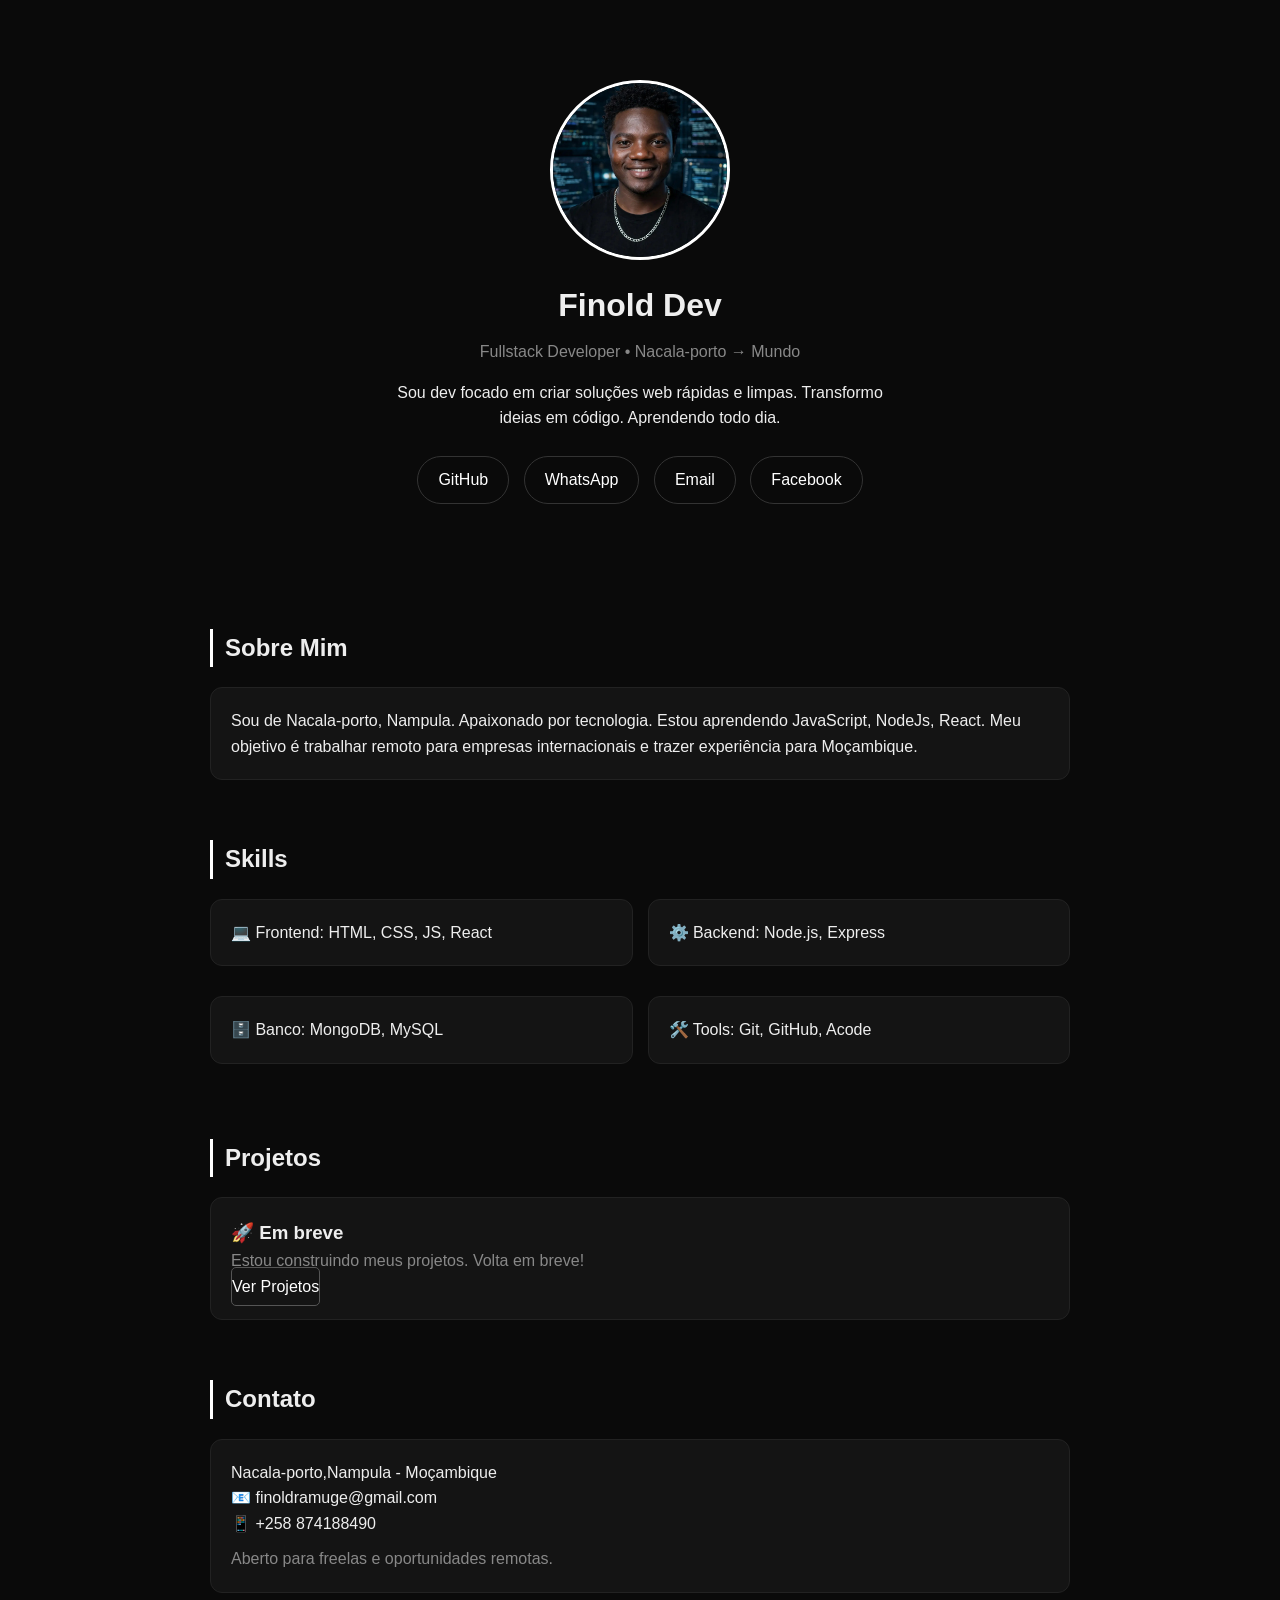
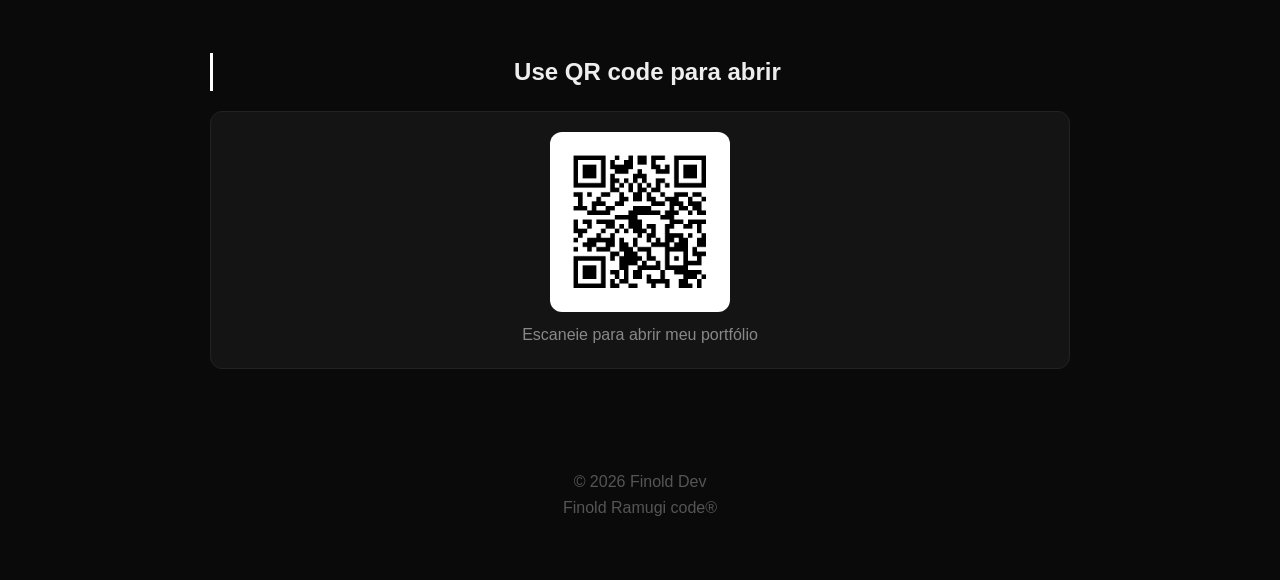
==== index.html @ cb6a2c57 "meu ósite completo" ====
<DOCTYPE html>
<html lang="pt">
<head>
<meta charset="UTF-8">
<meta name="viewport" content="width=device-width, initial-scale=1.0">
<title>Finold Dev | Fullstack Developer</title>

</head>
<body>
<div class="container">
<header>
  <link rel="stylesheet" href="estilo.css">
  
  <img src="./image/logo.jpg" alt="Finold">
  <h1>Finold Dev</h1>
  <p class="tag">Fullstack Developer • Nacala-porto → Mundo</p>
  <p class="p1">
    Sou dev focado em criar soluções web rápidas e limpas. 
    Transformo ideias em código. Aprendendo todo dia.
  </p>
  <div class="btns">
    <a href="https://github.com/finold-dev" target="_blank">GitHub</a>
    <a href="https://wa.me/258874188490" target="_blank">WhatsApp</a>
    <a href="mailto:finoldramuge@gmail.com">Email</a>
    <a href="https://facebook.com/Finold Ramugi" target="_blank">Facebook</a>
  </div>
</header>

<section>
  <h2>Sobre Mim</h2>
  <div class="card">
    <p>
      Sou de Nacala-porto, Nampula. Apaixonado por tecnologia.
      Estou aprendendo JavaScript, NodeJs, React. Meu objetivo é trabalhar remoto
      para empresas internacionais e trazer experiência para  Moçambique.
    </p>
  </div>
</section>

<section>
  <h2>Skills</h2>
  <div class="grid">
    <div class="card">💻 Frontend: HTML, CSS, JS, React</div>
    <div class="card">⚙️ Backend: Node.js, Express</div>
    <div class="card">🗄️ Banco: MongoDB, MySQL</div>
    <div class="card">🛠️ Tools: Git, GitHub, Acode</div>
  </div>
</section>

<section>
  <h2>Projetos</h2>
  <div class="card">
    <h3>🚀 Em breve</h3>
    <p style="color:#888">Estou construindo meus projetos. Volta em breve!</p>
  
    <a class="btnpro" href="https://github.com/...">Ver Projetos</a>
    
  </div>
</section>

<section>
  <h2>Contato</h2>
  <div class="card">
    <p>Nacala-porto,Nampula - Moçambique</p>
    <p>📧 finoldramuge@gmail.com</p>
    <p>📱 +258 874188490</p>
    <p style="margin-top:10px;color:#888">Aberto para freelas e oportunidades remotas.</p>
  </div>
</section>
<section style="text-align:center">
  <h2>Use QR code para abrir</h2>
  <div class="card">
    <img src="./image/qrsite.jpg" style="width:180px;border-radius:12px">
    <p style="margin-top:10px;color:#888">Escaneie para abrir meu portfólio</p>
  </div>
</section>

<footer>
  <p>© 2026 Finold Dev  </p>
  <p>Finold Ramugi code® </p>
</footer>

</div>
</body>
</html>
---- estilo.css ----
*{margin:0;padding:0;box-sizing:border-box;font-family:'Segoe UI',Arial}
  body{background:#0a0a0a;color:#eee;line-height:1.6}
  .container{max-width:900px;margin:0 auto;padding:20px
  }
  header{text-align:center;padding:60px 20px}
  header img{width:180px;height:180px;border-radius:50%;border:3px solid #fff;object-fit:cover}
  h1{margin-top:20px;font-size:32px}
  .tag{color:#888;margin:8px 0}
  .btns{margin-top:20px}
  .btns a{display:inline-block;margin:5px;padding:10px 20px;border:1px solid #333;border-radius:25px;color:#fff;text-decoration:none}
  .btns a:hover{background:#fff;color:#000}
  section{margin:60px 0}
  h2{border-left:3px solid #fff;padding-left:12px;margin-bottom:20px}
  .card{background:#141414;border:1px solid #222;padding:20px;border-radius:12px;margin-bottom:15px}
  .grid{display:grid;grid-template-columns:1fr 1fr;gap:15px}
  @media(max-width:600px){.grid{grid-template-columns:1fr}}
  footer{text-align:center;padding:40px;color:#555}
  .btnpro{
    background: #141414; border: 1px solid #555;
    border-radius: 5px;
    padding-block: 10px;
    color: white;
    text-decoration: none;
    transition: 1,2s;
  }
  .p1{
    max-width:500px;margin:15px auto;color:#aaa>
  }
  .p2{
    
  }
  .btnpro:hover{
    background: white;
    color:black;
    padding: 20px;
    border: 2px dotted white;
    text-align:center;
  }
  
  @keyframes body{
    from{ background-color:#890000; }
    to{ background-color:#997665; }
  }
  .container{
    max-width: 900px;margin: 0 auto; padding: 20px;
    background-color: #0a0a0a;
    animation-name: body;
    animation-duration: 10s;
  }
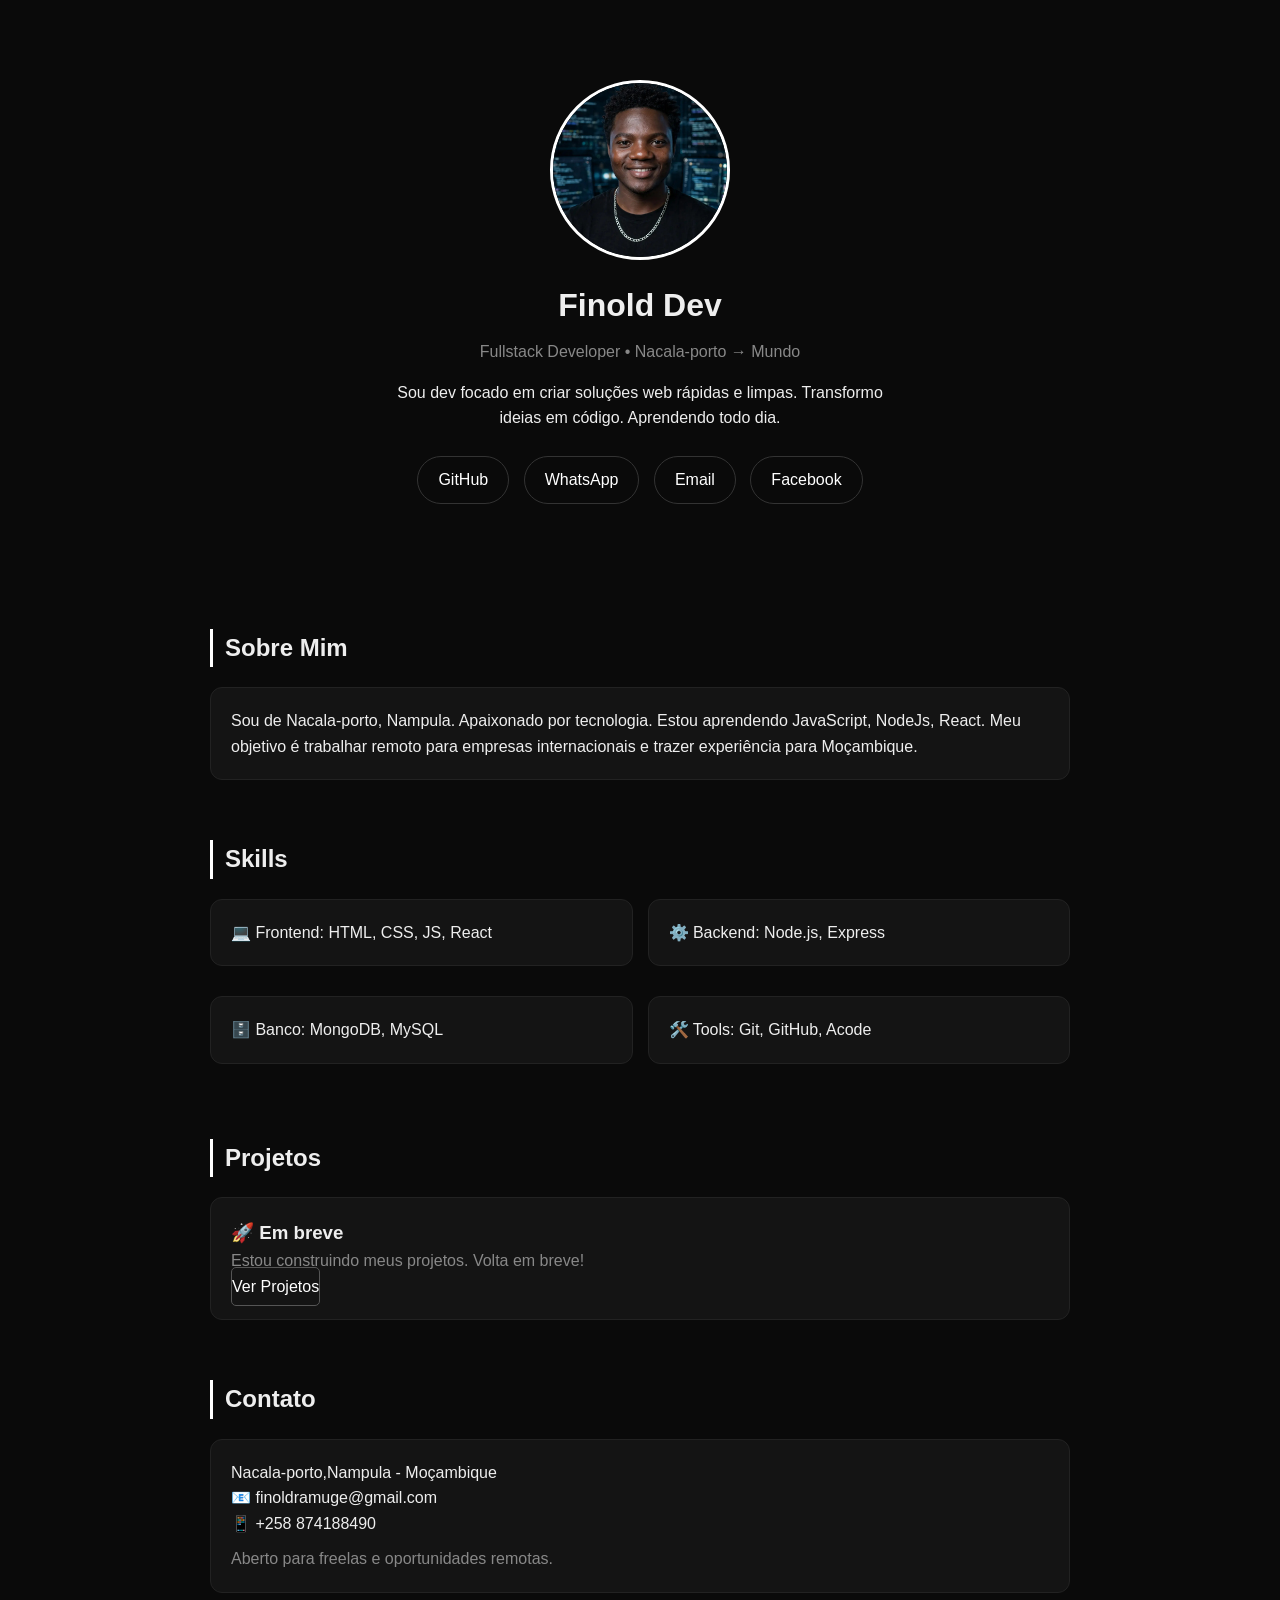
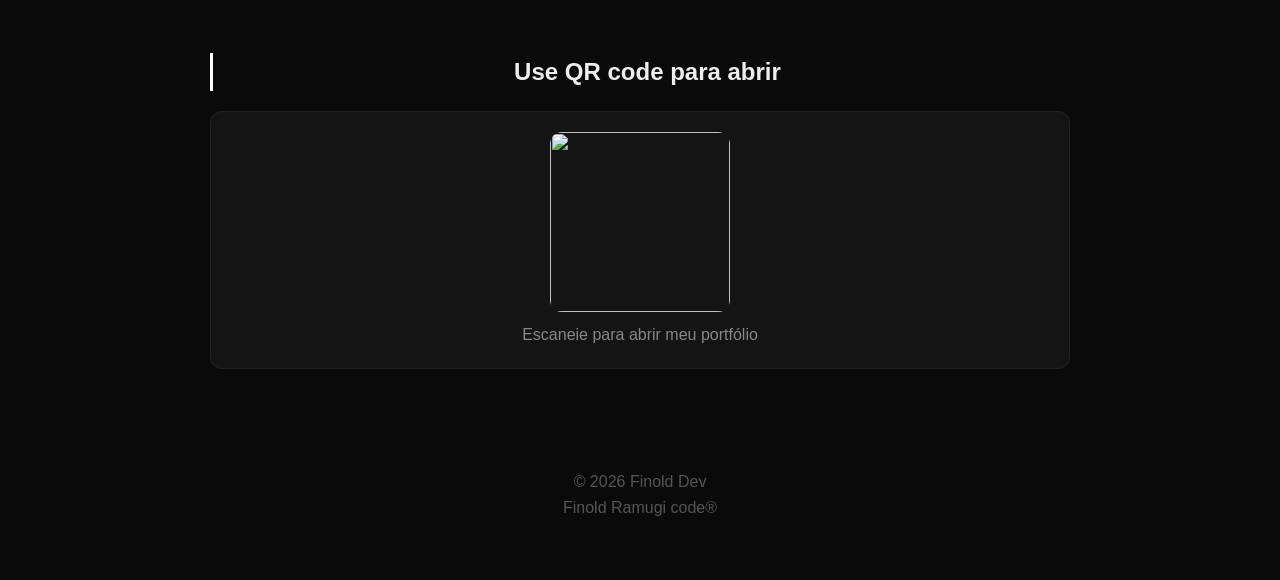
==== commit b1a2b208: "Replace QR code image with updated version Adicionei novo QR code no site" ====
--- a/index.html
+++ b/index.html
@@ -70,7 +70,7 @@
 <section style="text-align:center">
   <h2>Use QR code para abrir</h2>
   <div class="card">
-    <img src="./image/qrsite.jpg" style="width:180px;border-radius:12px">
+    <img src="./image/qrsite.png" style="width:180px;border-radius:12px">
     <p style="margin-top:10px;color:#888">Escaneie para abrir meu portfólio</p>
   </div>
 </section>
@@ -82,4 +82,4 @@
 
 </div>
 </body>
-</html>+</html>
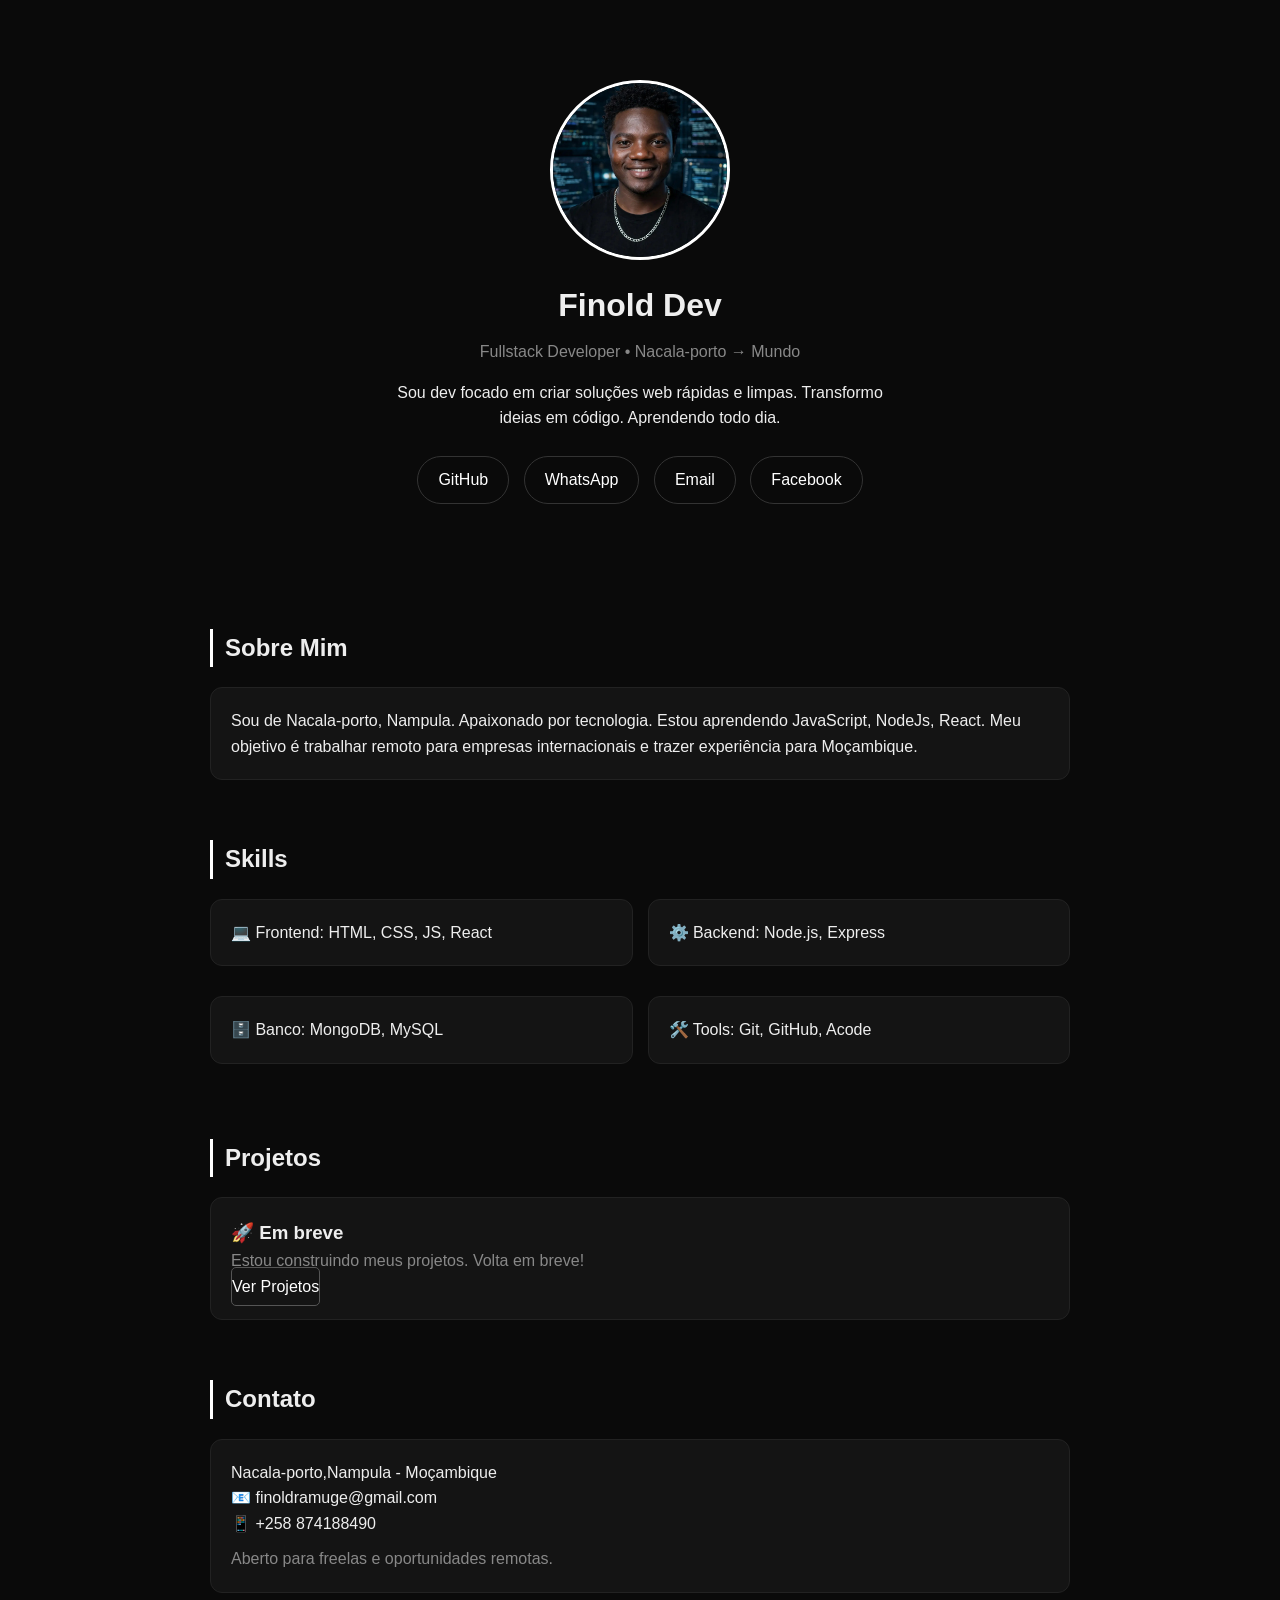
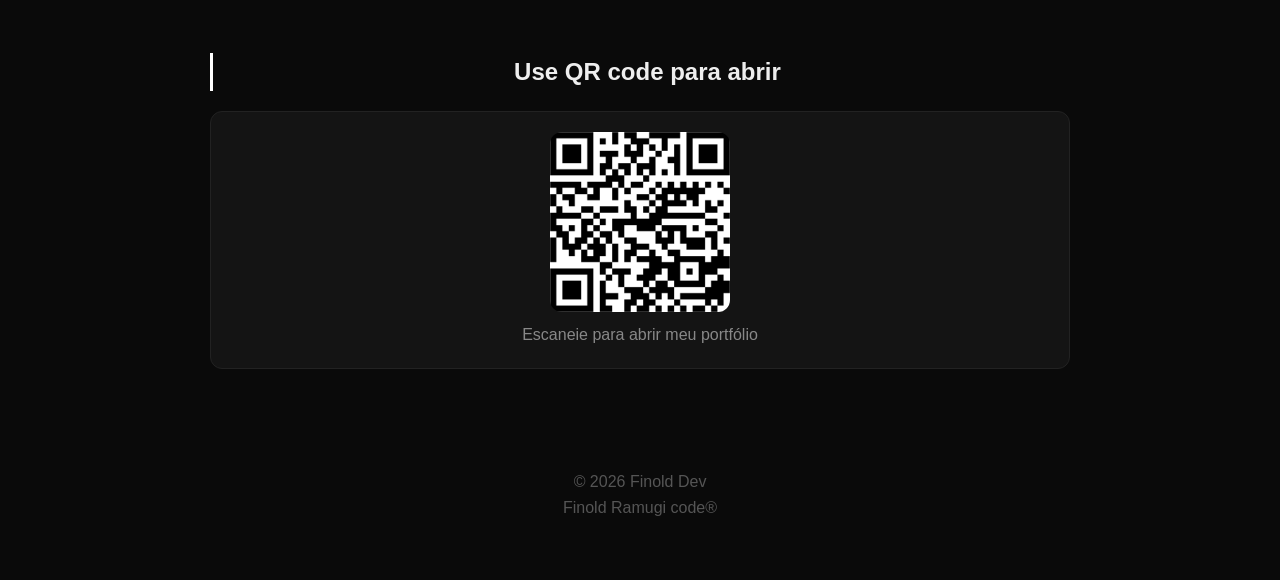
==== commit aecded1e: "Atualizei html Adicionei novo QR code" ====
--- a/index.html
+++ b/index.html
@@ -70,7 +70,7 @@
 <section style="text-align:center">
   <h2>Use QR code para abrir</h2>
   <div class="card">
-    <img src="./image/qrsite.png" style="width:180px;border-radius:12px">
+    <img src="qrsite.png" style="width:180px;border-radius:12px">
     <p style="margin-top:10px;color:#888">Escaneie para abrir meu portfólio</p>
   </div>
 </section>
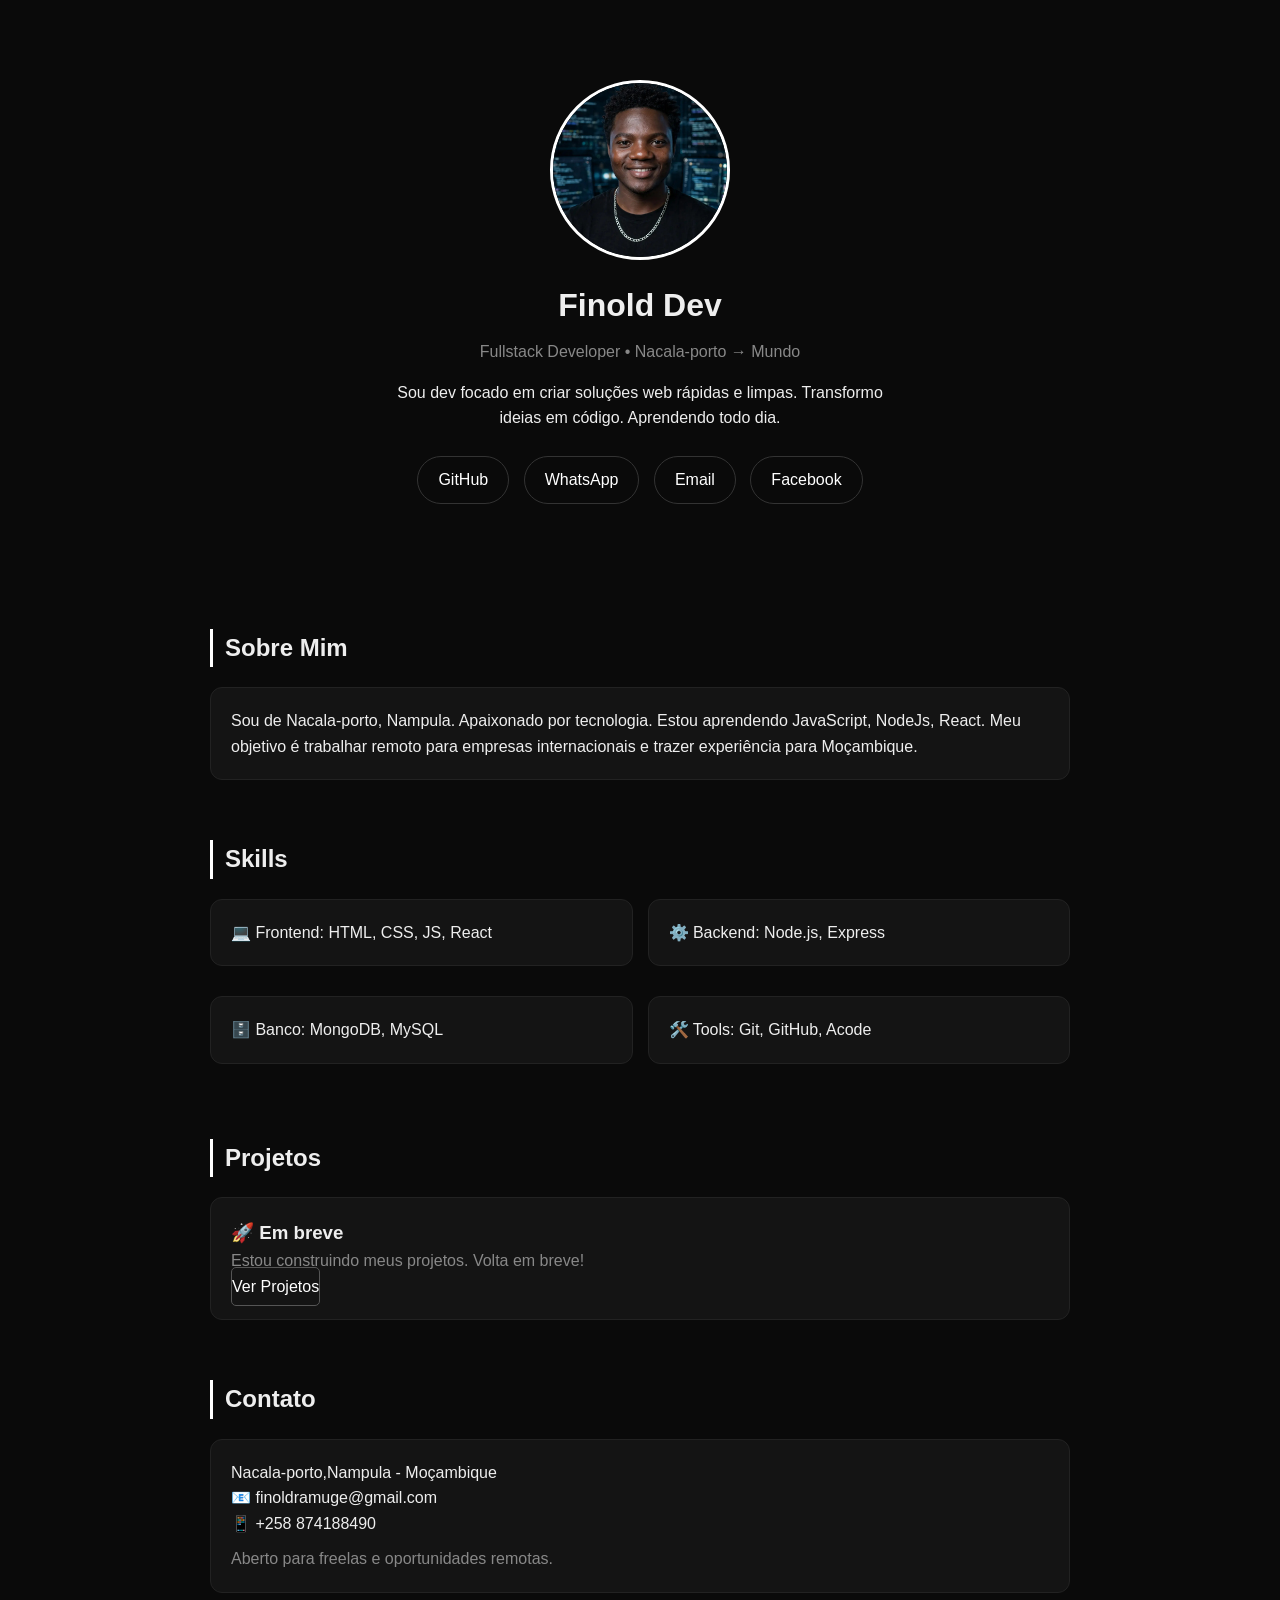
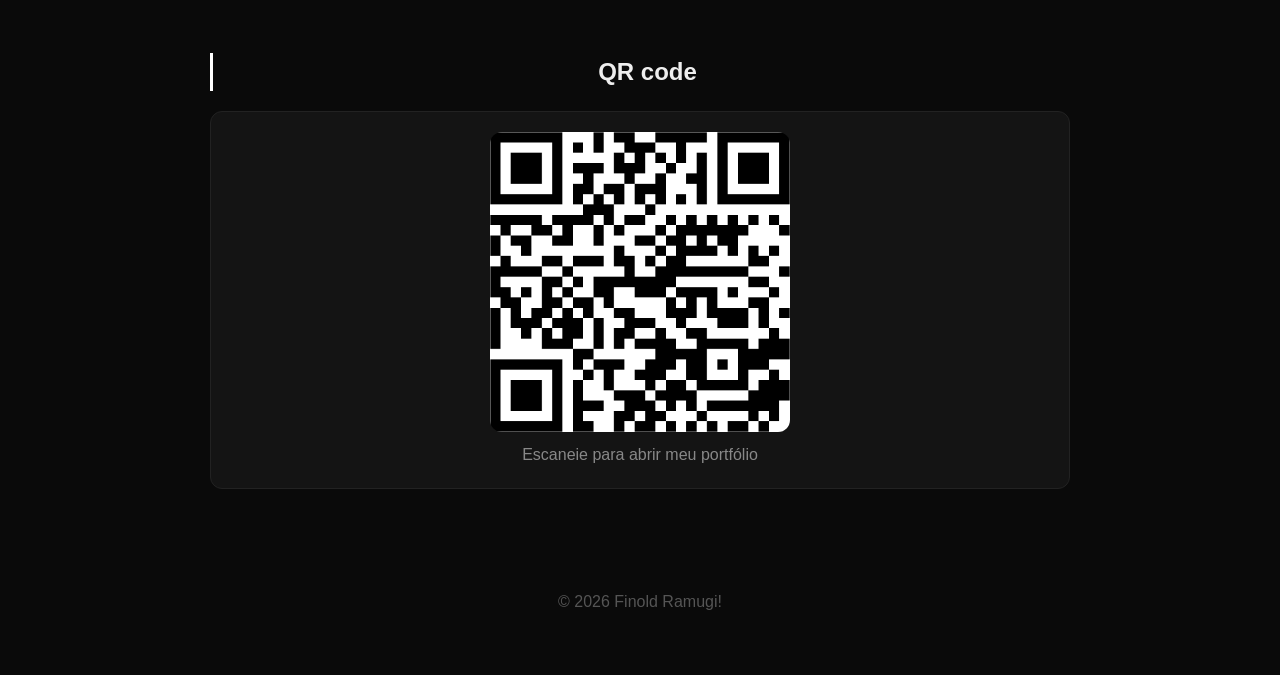
==== commit ccf7170b: "Update QR code section and footer text Atualizei section" ====
--- a/index.html
+++ b/index.html
@@ -68,16 +68,16 @@
   </div>
 </section>
 <section style="text-align:center">
-  <h2>Use QR code para abrir</h2>
+  <h2> QR code </h2>
   <div class="card">
-    <img src="qrsite.png" style="width:180px;border-radius:12px">
+    <img src="qrsite.png" style="width:300px;border-radius:12px">
     <p style="margin-top:10px;color:#888">Escaneie para abrir meu portfólio</p>
   </div>
 </section>
 
 <footer>
-  <p>© 2026 Finold Dev  </p>
-  <p>Finold Ramugi code® </p>
+  <p>© 2026 Finold Ramugi! </p>
+  
 </footer>
 
 </div>
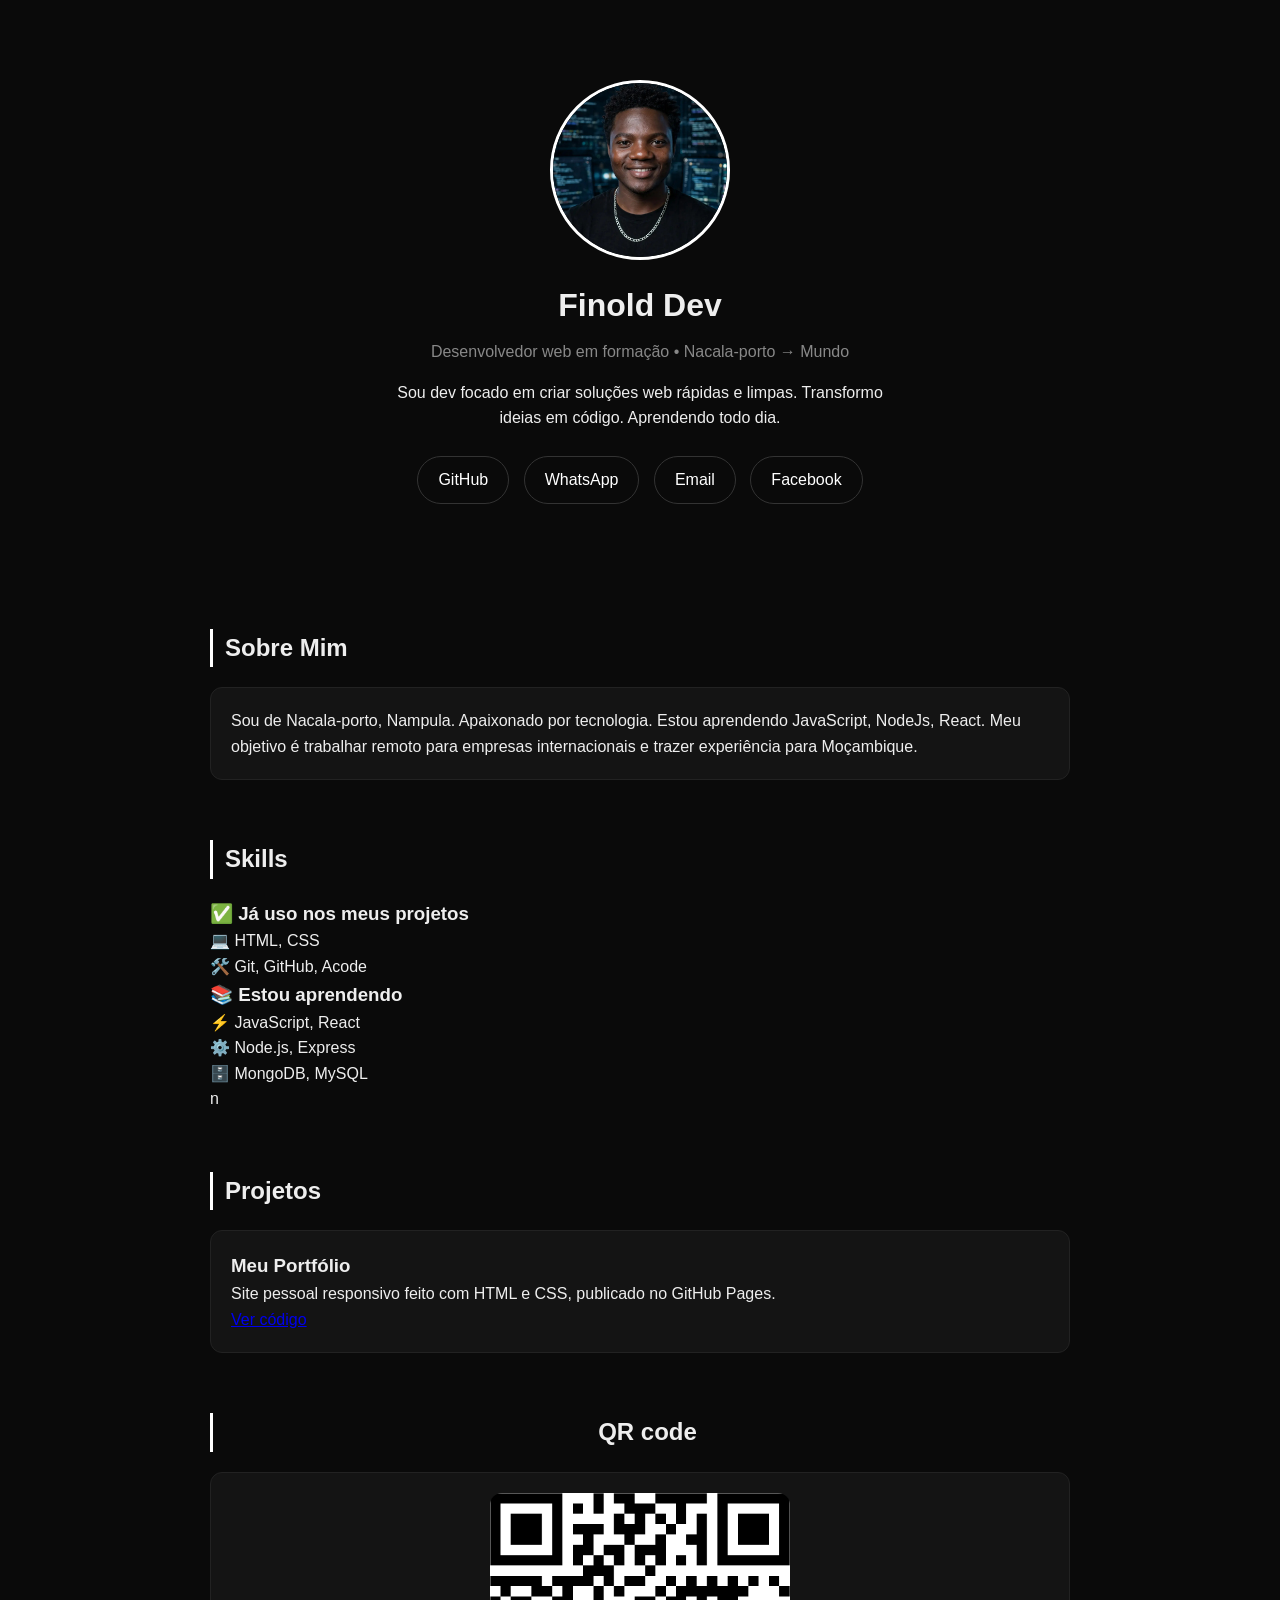
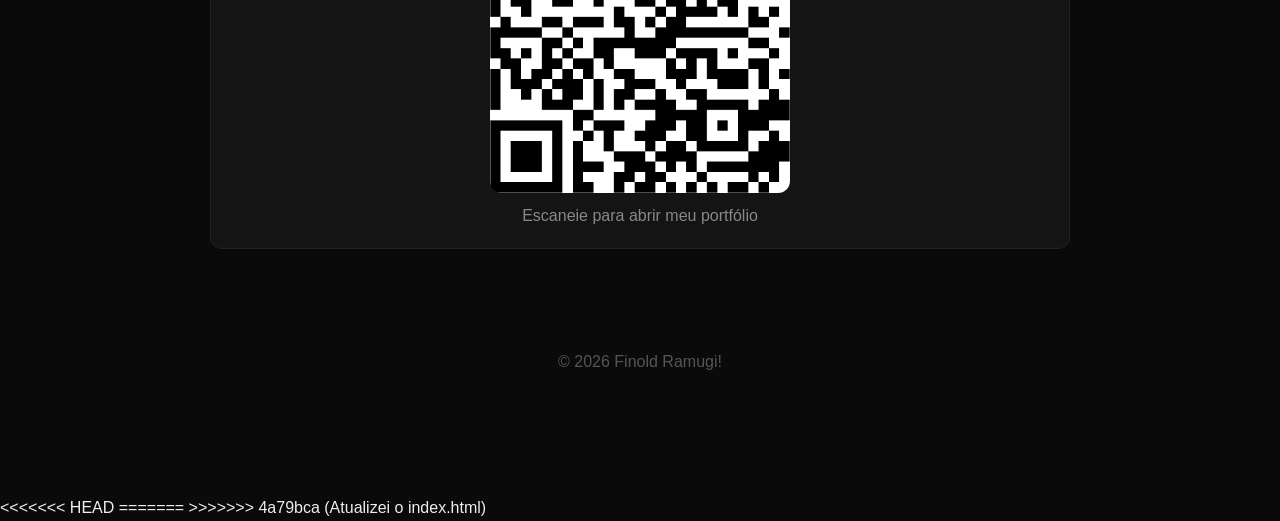
==== commit 2e57f5cb: "atualizei o index.html" ====
--- a/index.html
+++ b/index.html
@@ -13,7 +13,7 @@
   
   <img src="./image/logo.jpg" alt="Finold">
   <h1>Finold Dev</h1>
-  <p class="tag">Fullstack Developer • Nacala-porto → Mundo</p>
+  <p class="tag"> Desenvolvedor web em formação • Nacala-porto → Mundo</p>
   <p class="p1">
     Sou dev focado em criar soluções web rápidas e limpas. 
     Transformo ideias em código. Aprendendo todo dia.
@@ -36,37 +36,29 @@
     </p>
   </div>
 </section>
+<section>
+<h2>Skills</h2>
 
-<section>
-  <h2>Skills</h2>
-  <div class="grid">
-    <div class="card">💻 Frontend: HTML, CSS, JS, React</div>
-    <div class="card">⚙️ Backend: Node.js, Express</div>
-    <div class="card">🗄️ Banco: MongoDB, MySQL</div>
-    <div class="card">🛠️ Tools: Git, GitHub, Acode</div>
-  </div>
-</section>
+<h3>✅ Já uso nos meus projetos</h3>
+<p>💻 HTML, CSS</p>
+<p>🛠️ Git, GitHub, Acode</p>
+
+<h3>📚 Estou aprendendo</h3>
+<p>⚡ JavaScript, React</p>
+<p>⚙️ Node.js, Express</p>
+<p>🗄️ MongoDB, MySQL</p></sectio>n
 
 <section>
   <h2>Projetos</h2>
   <div class="card">
-    <h3>🚀 Em breve</h3>
-    <p style="color:#888">Estou construindo meus projetos. Volta em breve!</p>
-  
-    <a class="btnpro" href="https://github.com/...">Ver Projetos</a>
-    
+   
+  <h3>Meu Portfólio</h3>
+  <p>Site pessoal responsivo feito com HTML e CSS, publicado no GitHub Pages.</p>
+  <a href="https://github.com/finold-dev/dev-finold">Ver código</a>
   </div>
 </section>
 
-<section>
-  <h2>Contato</h2>
-  <div class="card">
-    <p>Nacala-porto,Nampula - Moçambique</p>
-    <p>📧 finoldramuge@gmail.com</p>
-    <p>📱 +258 874188490</p>
-    <p style="margin-top:10px;color:#888">Aberto para freelas e oportunidades remotas.</p>
-  </div>
-</section>
+ 
 <section style="text-align:center">
   <h2> QR code </h2>
   <div class="card">
@@ -83,3 +75,7 @@
 </div>
 </body>
 </html>
+<<<<<<< HEAD
+=======
+
+>>>>>>> 4a79bca (Atualizei o index.html)
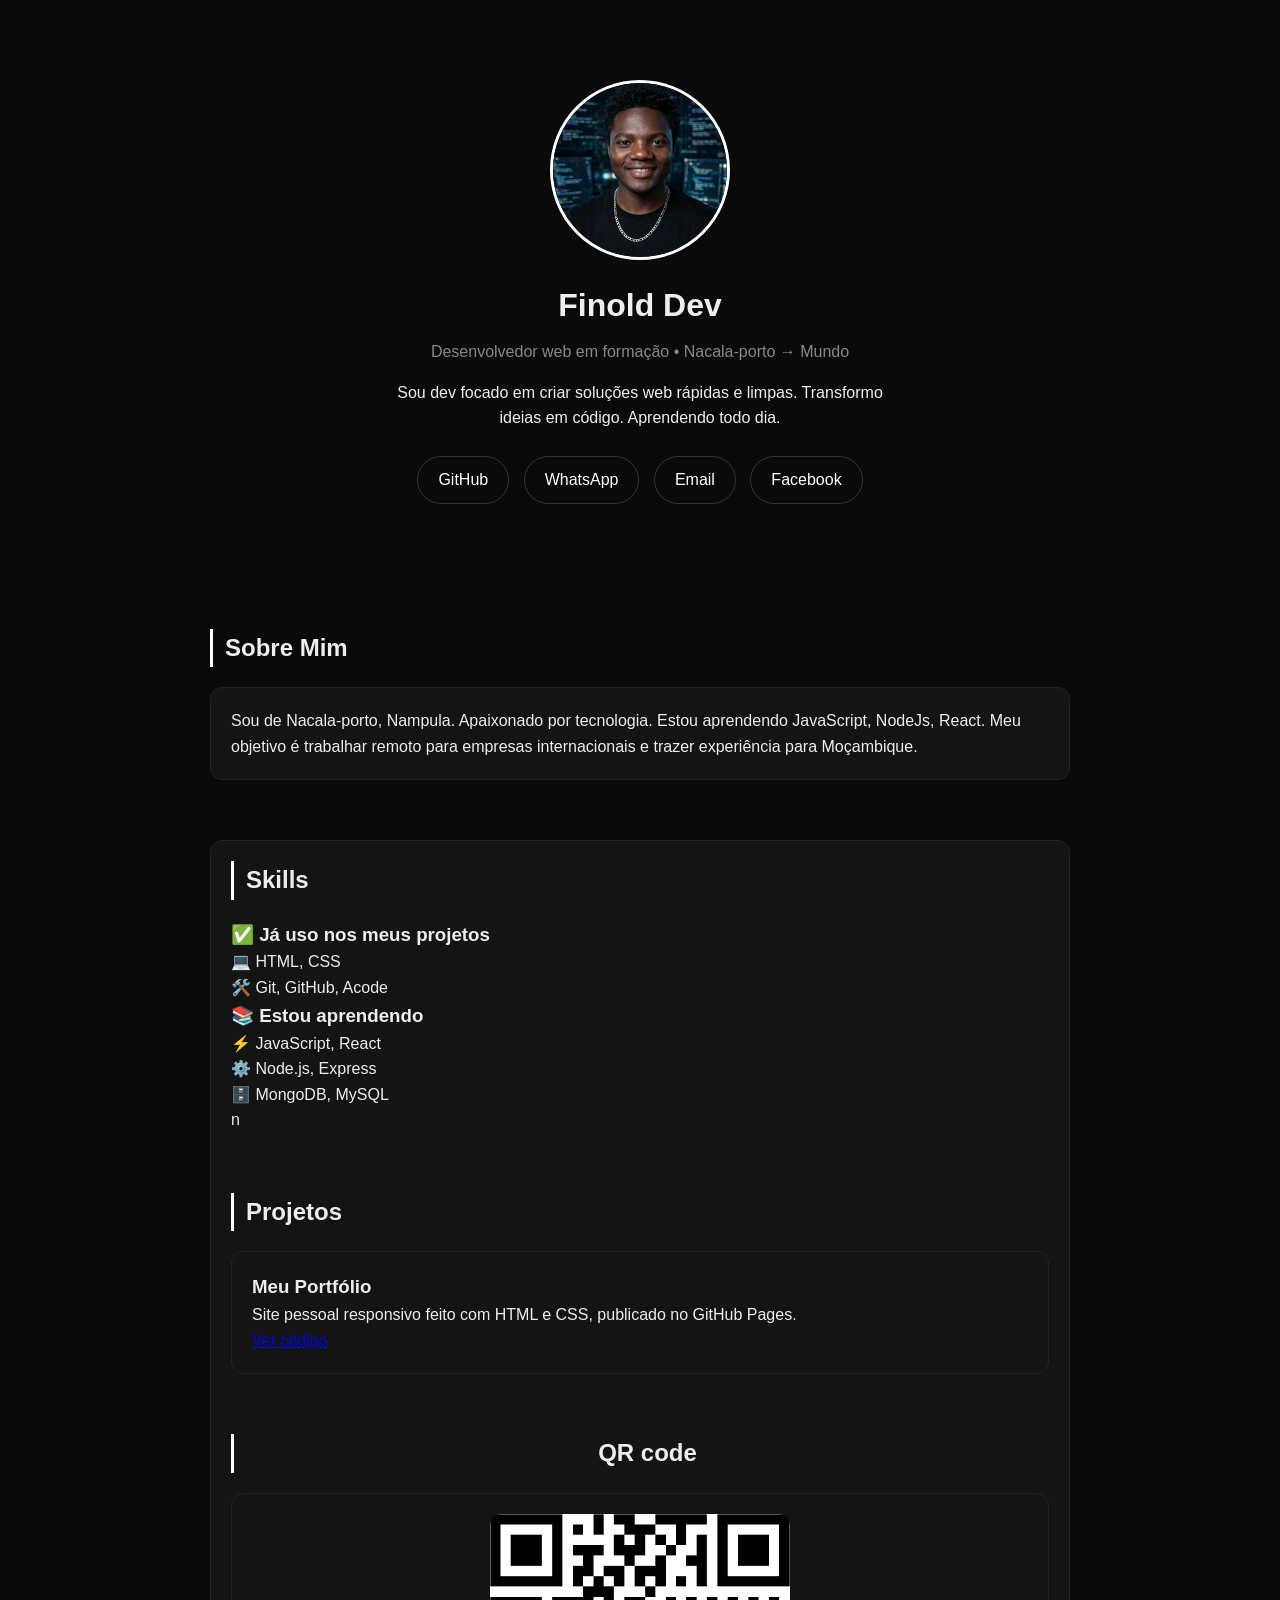
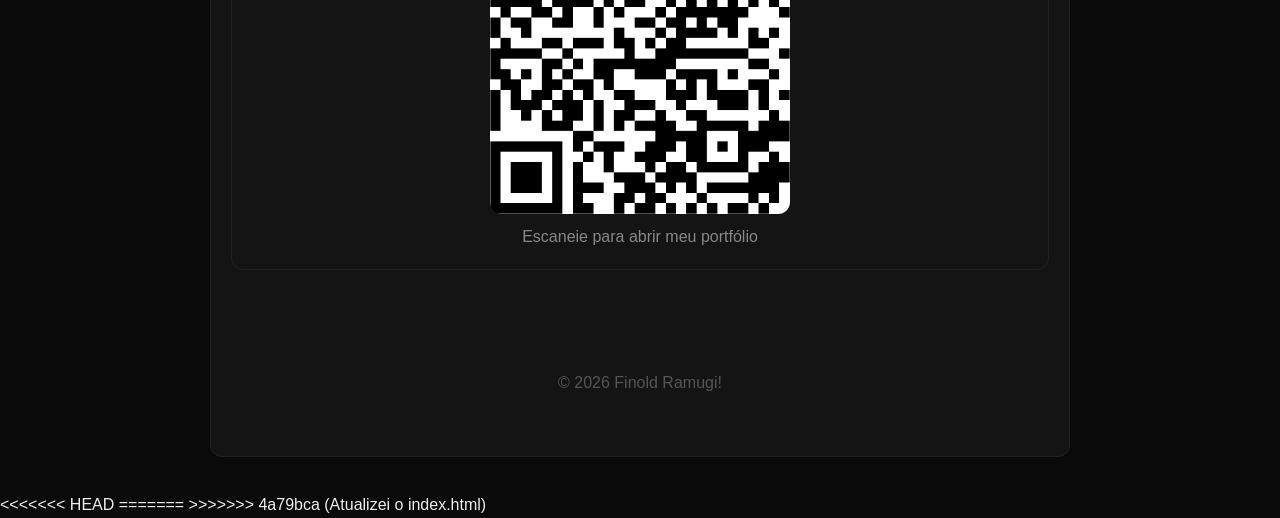
==== commit 9613be4b: "Atualizar o index.html" ====
--- a/index.html
+++ b/index.html
@@ -36,7 +36,7 @@
     </p>
   </div>
 </section>
-<section>
+<section class="card">
 <h2>Skills</h2>
 
 <h3>✅ Já uso nos meus projetos</h3>
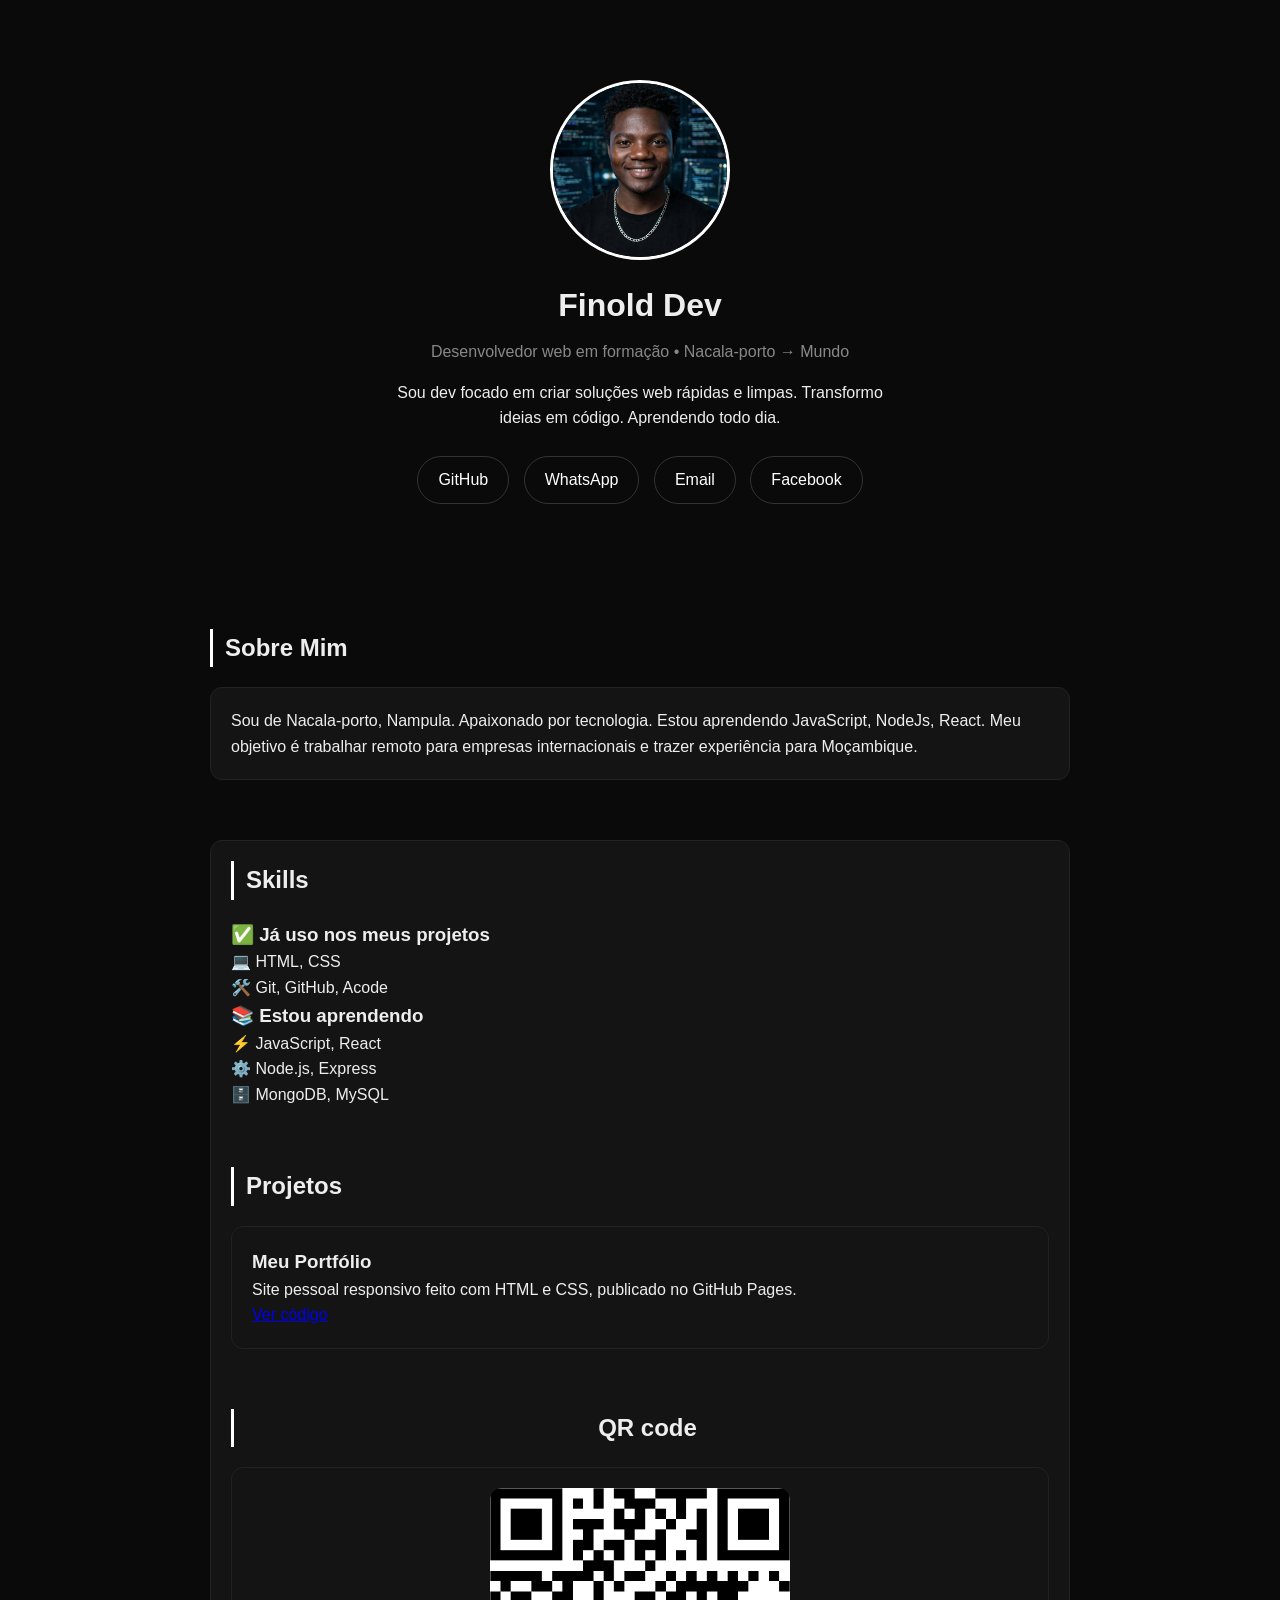
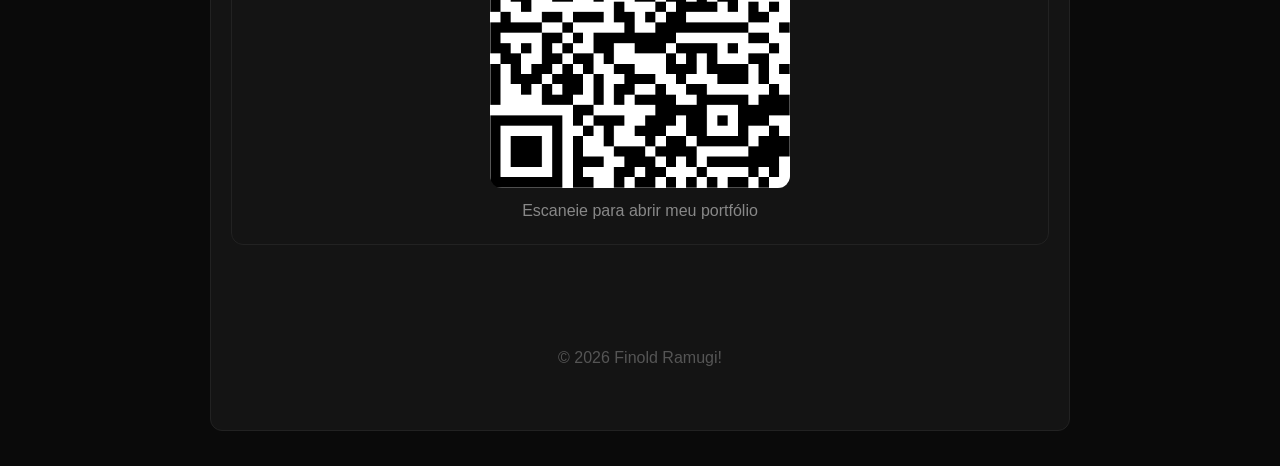
==== commit 4df56849: "Correct section tag and resolve merge conflicts Atualizei html" ====
--- a/index.html
+++ b/index.html
@@ -46,7 +46,7 @@
 <h3>📚 Estou aprendendo</h3>
 <p>⚡ JavaScript, React</p>
 <p>⚙️ Node.js, Express</p>
-<p>🗄️ MongoDB, MySQL</p></sectio>n
+<p>🗄️ MongoDB, MySQL</p></sectio>
 
 <section>
   <h2>Projetos</h2>
@@ -75,7 +75,4 @@
 </div>
 </body>
 </html>
-<<<<<<< HEAD
-=======
 
->>>>>>> 4a79bca (Atualizei o index.html)
